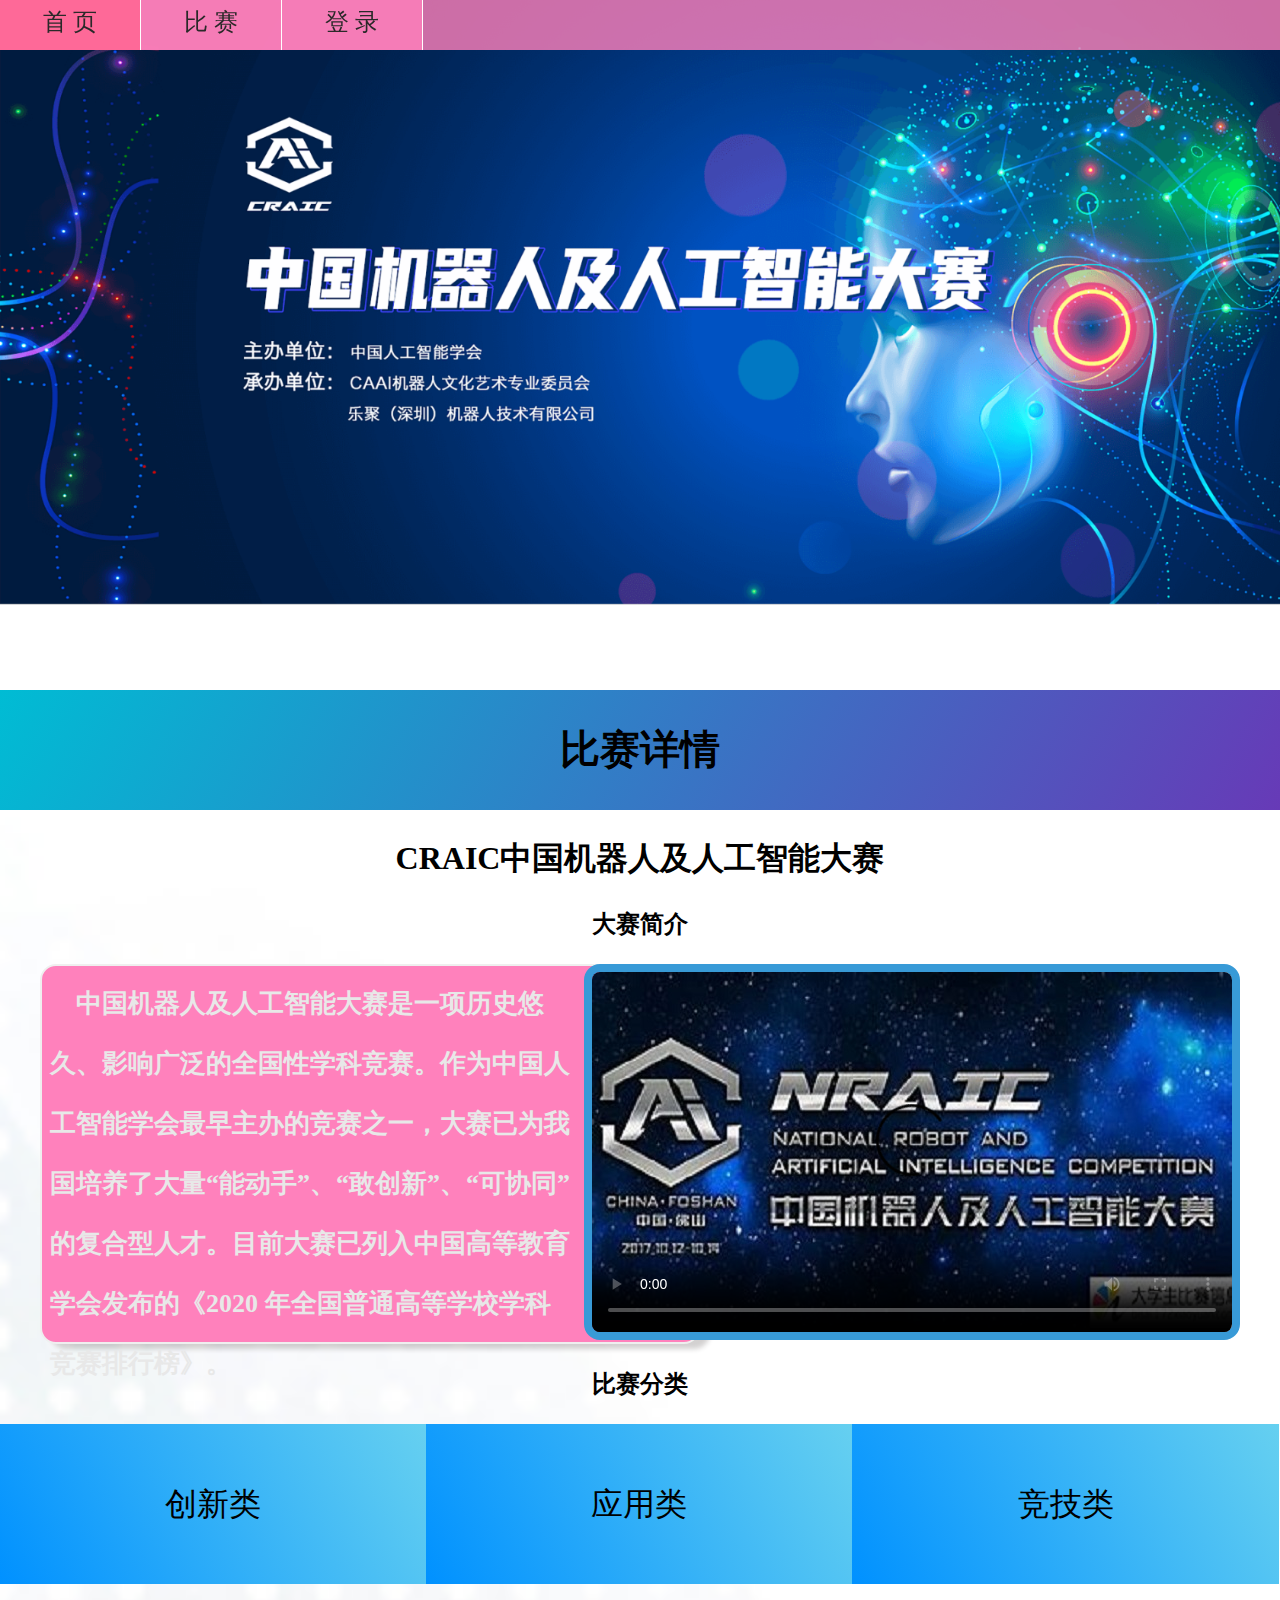
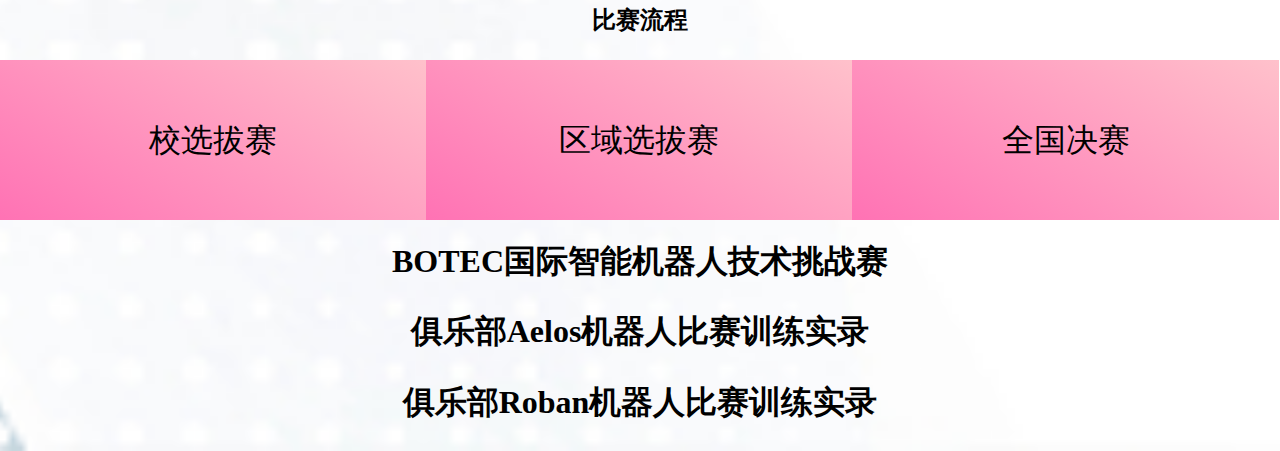
==== competition.html @ 10d36922 "club web" ====
<!DOCTYPE html>
<html lang="en">
<head>
    <meta charset="UTF-8">
    <meta http-equiv="X-UA-Compatible" content="IE=edge">
    <meta name="viewport" content="width=device-width, initial-scale=1.0">
    <link rel="stylesheet" href="./css/competition.css">
    <title>competition</title>
</head>
<body>
    <div class="cover">
        <img src="./image/cover.png" alt="">
    </div>
    <div class="navigator">
        <ul>
            <li><a href="./index.html">首 页</a></li>
            <li><a href="./competition.html">比 赛</a></li>
            <li><a href="./login.html">登 录</a></li>
        </ul>
    </div>
    <div class="content">
        <h1 class="head">比赛详情</h1>
            <h2 class="chapter">CRAIC中国机器人及人工智能大赛</h2>
                <h3 class="chapter1">大赛简介</h3>
                <video src="./video/competition.mp4" controls="controls" poster="./image/video_cover.jfif"></video>
                <p class="introduce">&nbsp&nbsp&nbsp&nbsp中国机器人及人工智能大赛是一项历史悠久、影响广泛的全国性学科竞赛。作为中国人工智能学会最早主办的竞赛之一，大赛已为我国培养了大量“能动手”、“敢创新”、“可协同”的复合型人才。目前大赛已列入中国高等教育学会发布的《2020 年全国普通高等学校学科竞赛排行榜》。</p>
                <h3 class="chapter1">比赛分类</h3>
                <ul>
                    <li class="type">创新类</li>
                    <li class="type">应用类</li>
                    <li class="type">竞技类</li>
                </ul>
                <h3 class="chapter1">比赛流程</h3>
                <ul>
                    <li class="stage">校选拔赛</li>
                    <li class="stage">区域选拔赛</li>
                    <li class="stage">全国决赛</li>
                </ul>
            <h2 class="chapter">BOTEC国际智能机器人技术挑战赛</h2>
            <h2 class="chapter">俱乐部Aelos机器人比赛训练实录</h2>
            <h2 class="chapter">俱乐部Roban机器人比赛训练实录</h2>
    </div>
</body>
</html>
---- css/competition.css ----
body {
    margin: 0px;
    background-color: rgba(255, 255, 255, 0.5);
    background-image: url(../image/index.jpg);
    background-repeat: no-repeat;
    background-attachment: scroll;
    background-position: center;
    background-size: cover;
}
.navigator ul {
    margin: 0px;
    padding: 0px;
    background-color: rgba(255, 129, 188, 0.8);
    width: 100%;
    height: 50px;
    position: fixed;
    top: 0;
}
.navigator li {
    list-style-type: none;
    float: left;
}
.navigator a {
    border-right: 1px solid rgb(255, 255, 255);
    display: block;
    background-color: rgba(255, 129, 188, 0.8);
    width: 140px;
    height: 50px;
    line-height: 45px;
    text-align: center;
    text-decoration: none;
    font-size: 24px;
    color: rgb(42, 41, 41);
}
.navigator li:hover {
    background-color: rgb(250, 11, 11);
    transition: 0.5s;
}
.cover img {
    width: 100%;
}
.content {
    margin-top: 80px;
}
.content .head {
    text-align: center;
    background: linear-gradient(-60deg, #673ab7, #00bcd4);
    height: 120px;
    line-height: 120px;
    font-size: 40px;
}
.content .introduce {
    border: 2px solid rgb(239, 239, 239);
    border-radius: 16px;
    box-shadow: 10px 5px 5px rgba(34, 25, 25, 0.2);
    background-color: rgb(255, 129, 188);
    padding: 8px;
    width: 640px;
    height: 360px;
    margin-top: 20px;
    margin-bottom: 20px;
    margin-left: 40px;
    margin-right: 10px;
    color: rgb(232, 232, 232);
    font-size: 26px;
    font-weight: bold;
    line-height: 60px;
}
.content h2 {
    margin-top: 20px;
    font-size: 32px;
    text-align: center;
}
.content h3 {
    font-size: 24px;
    text-align: center;
}
.content ul {
    list-style-type: none;
    width: 100%;
    margin: 0px;
    padding: 0px;
}
.content .type {
    float: left;
    width: 33.3%;
    height: 160px;
    text-align: center;
    line-height: 160px;
    margin-bottom: 20px;
    font-size: 32px;
    background:linear-gradient(60deg, rgb(0, 145, 255), rgb(102, 208, 240));
}
.content .stage {
    float: left;
    width: 33.3%;
    height: 160px;
    text-align: center;
    line-height: 160px;
    margin-bottom: 20px;
    font-size: 32px;
    background:linear-gradient(30deg, rgb(255, 114, 180), rgb(255, 193, 203));
}
.content video {
    width: 640px;
    height: 360px;
    float: right;
    margin-left: 10px;
    margin-right: 40px;
    padding: 0;
    border: 8px rgb(56, 154, 215) solid;
    border-radius: 16px;
}
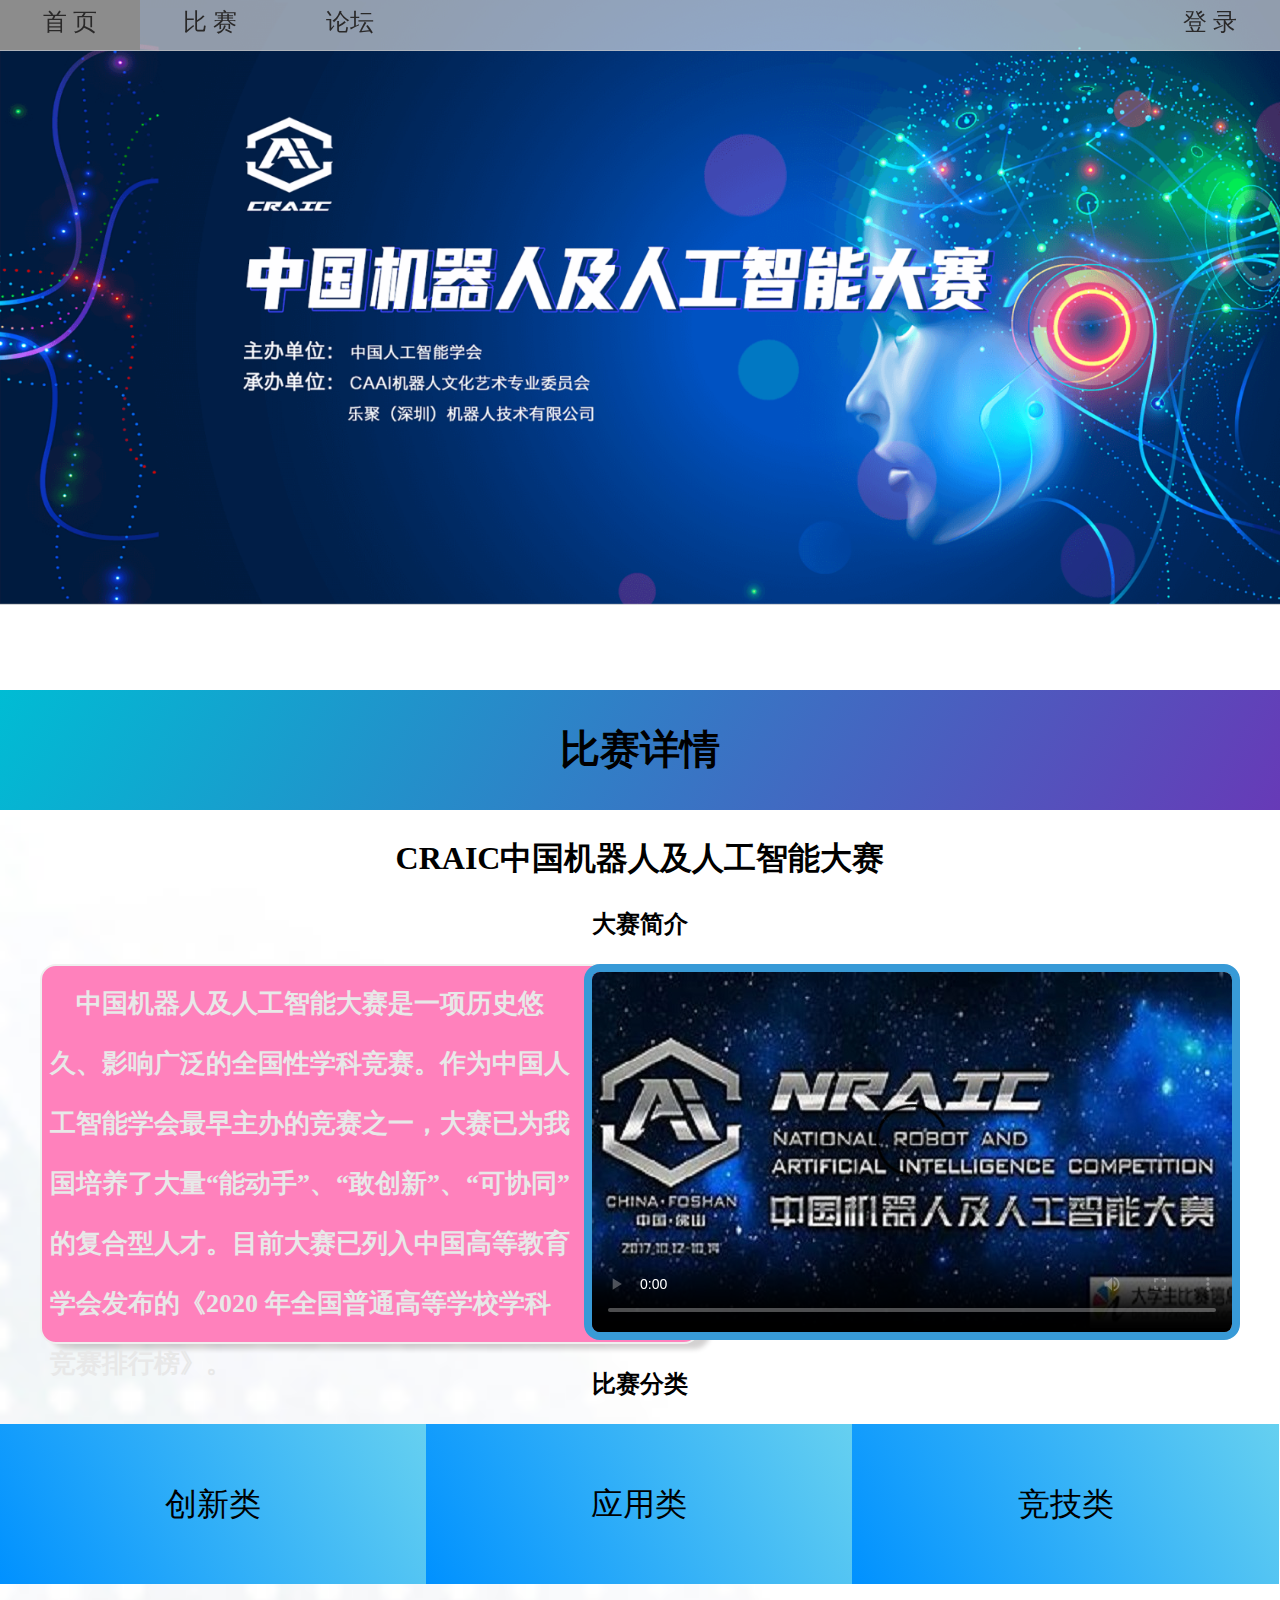
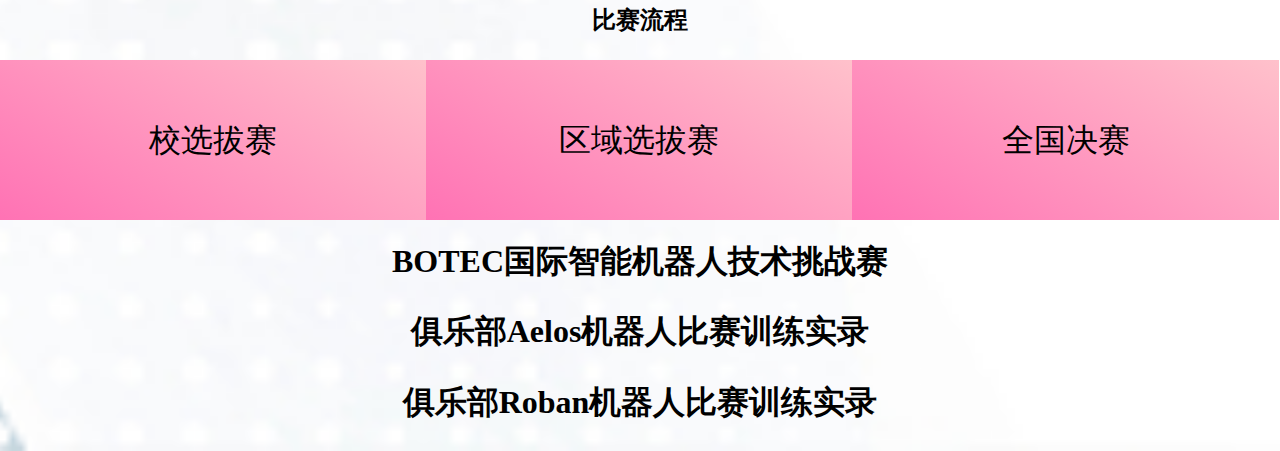
==== commit b3fc6bcb: "secondly modify" ====
--- a/competition.html
+++ b/competition.html
@@ -13,9 +13,10 @@
     </div>
     <div class="navigator">
         <ul>
-            <li><a href="./index.html">首 页</a></li>
-            <li><a href="./competition.html">比 赛</a></li>
-            <li><a href="./login.html">登 录</a></li>
+            <li class="navigate"><a href="./index.html">首 页</a></li>
+            <li class="navigate"><a href="./competition.html">比 赛</a></li>
+            <li class="navigate"><a href="./forum.html">论坛</a></li>
+            <li class="log"><a href="./login.html">登 录</a></li>
         </ul>
     </div>
     <div class="content">
--- a/css/competition.css
+++ b/css/competition.css
@@ -10,20 +10,23 @@
 .navigator ul {
     margin: 0px;
     padding: 0px;
-    background-color: rgba(255, 129, 188, 0.8);
+    background-color: rgba(242, 242, 242, 0.6);
+    border-bottom: 1px solid rgba(201, 201, 201, 0.5);
     width: 100%;
     height: 50px;
     position: fixed;
     top: 0;
 }
-.navigator li {
+.navigator .navigate {
     list-style-type: none;
     float: left;
 }
+.navigator .log {
+    list-style-type: none;
+    float: right;
+}
 .navigator a {
-    border-right: 1px solid rgb(255, 255, 255);
     display: block;
-    background-color: rgba(255, 129, 188, 0.8);
     width: 140px;
     height: 50px;
     line-height: 45px;
@@ -33,7 +36,7 @@
     color: rgb(42, 41, 41);
 }
 .navigator li:hover {
-    background-color: rgb(250, 11, 11);
+    background-color: rgb(140, 140, 140);
     transition: 0.5s;
 }
 .cover img {
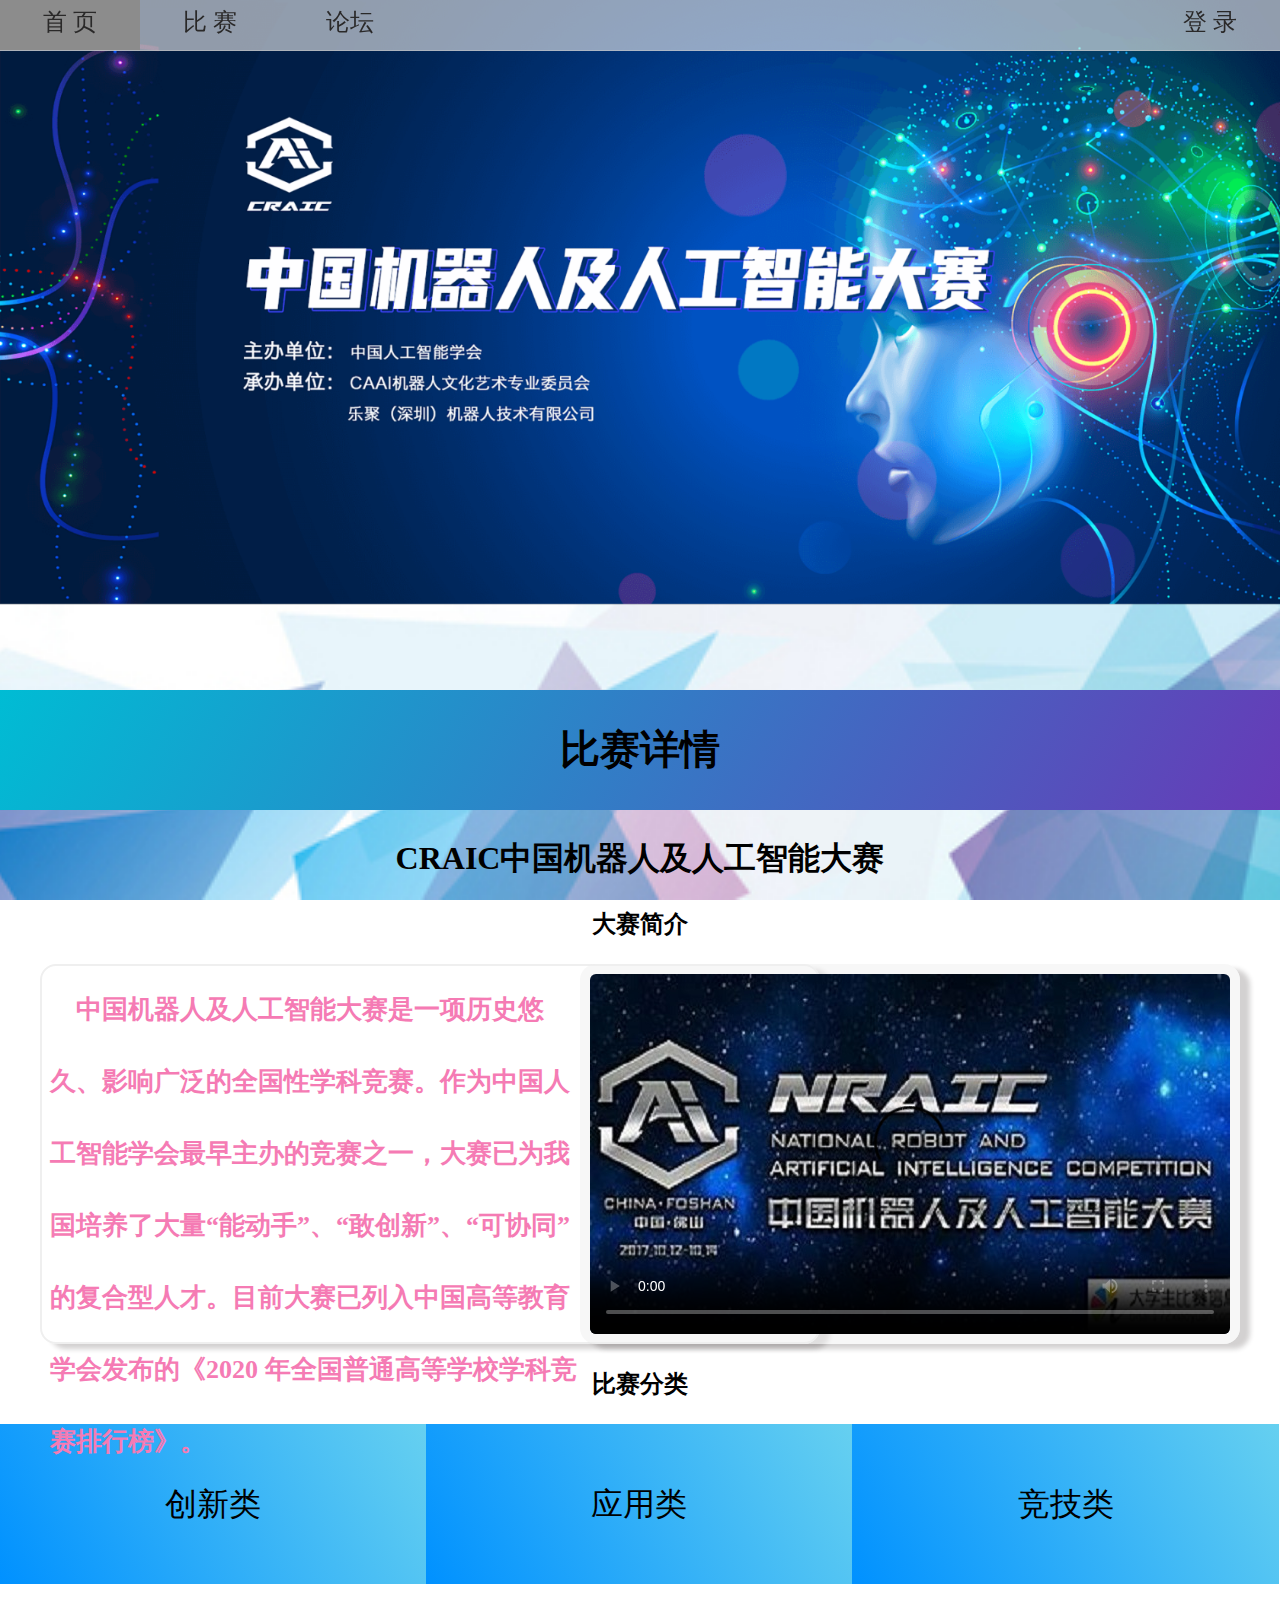
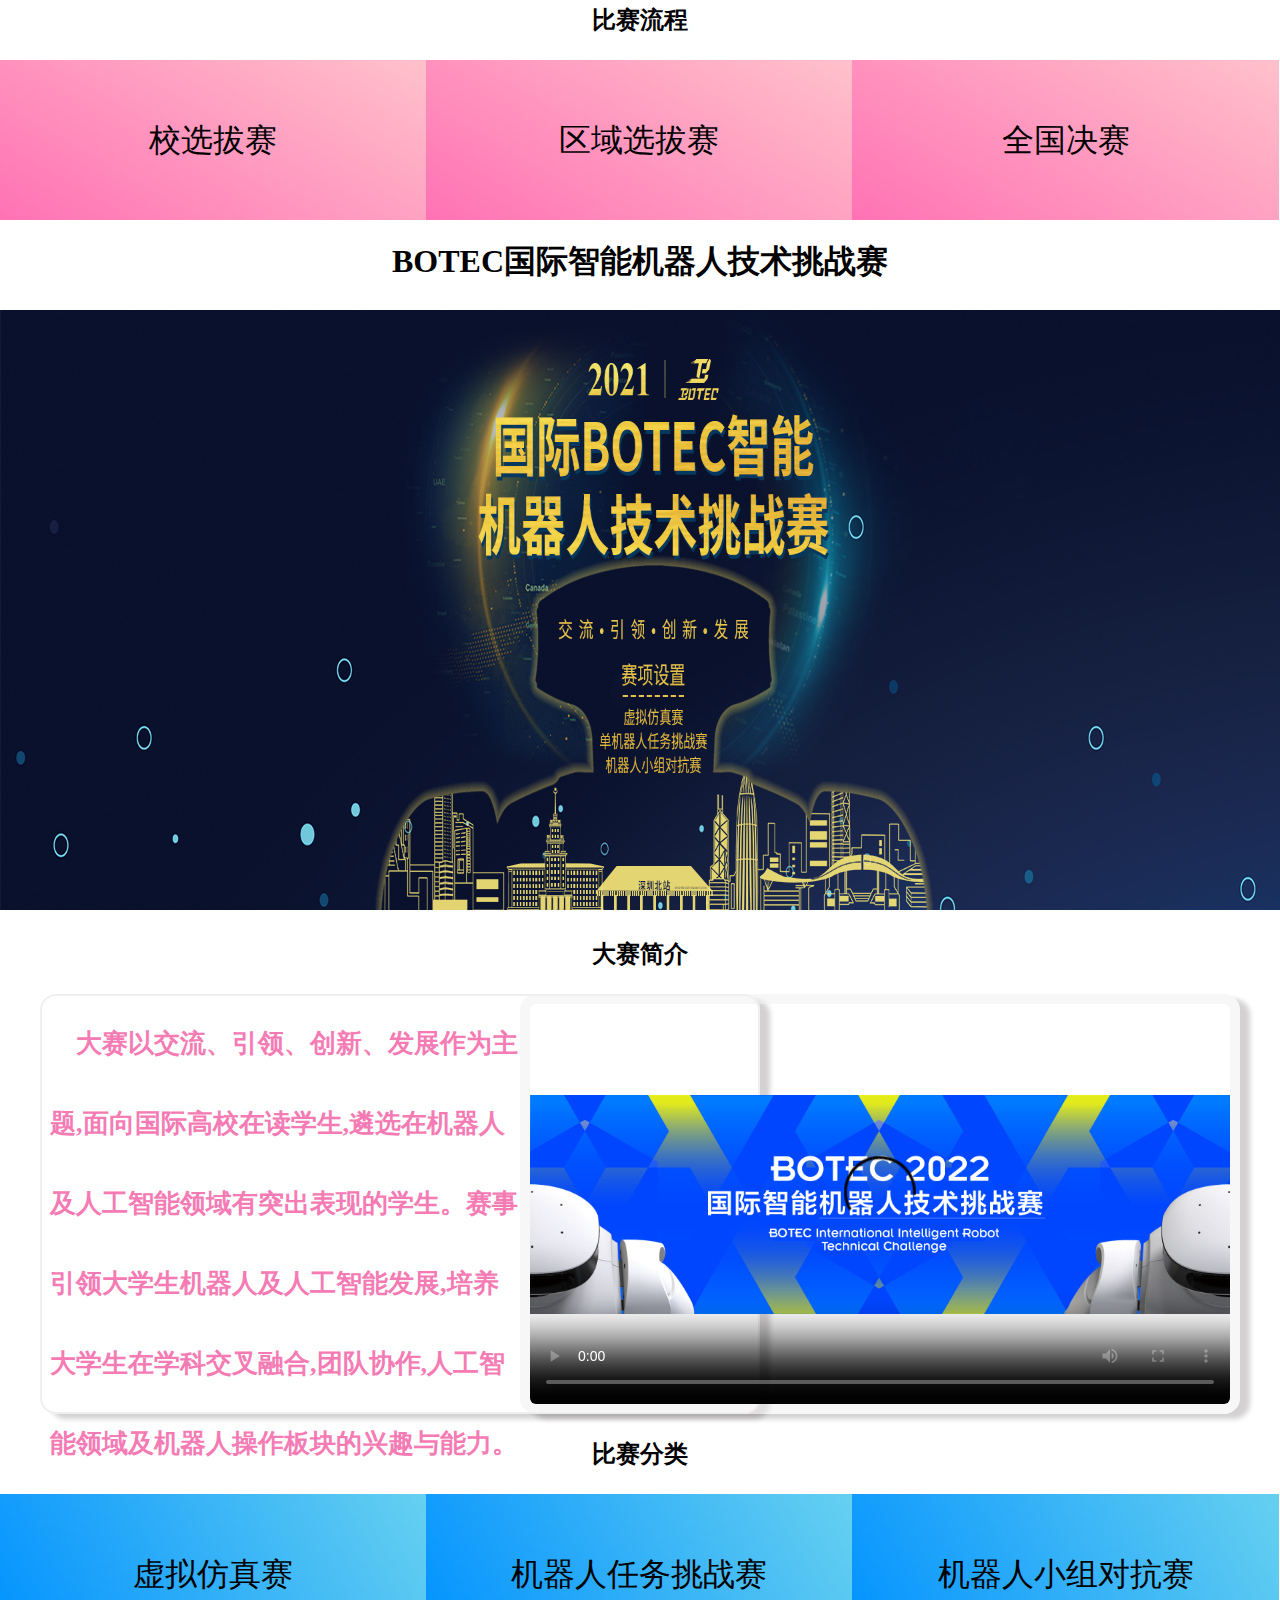
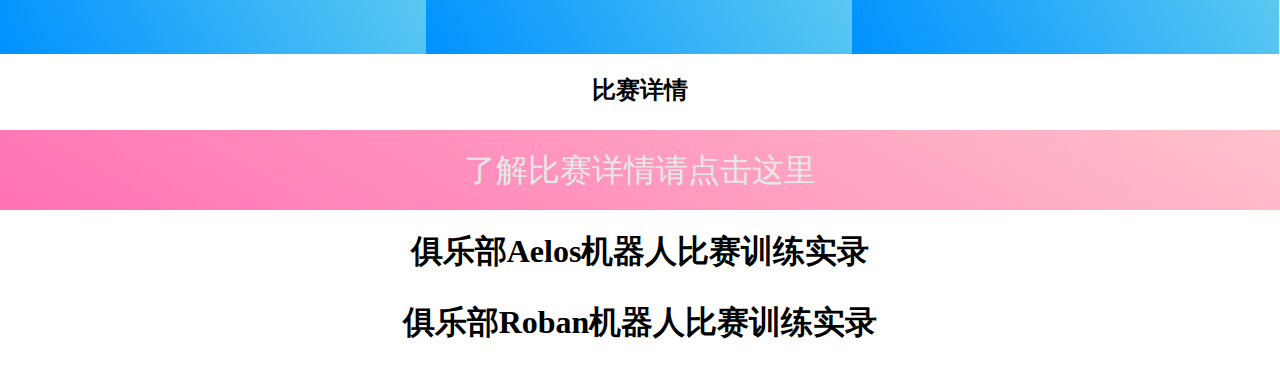
==== commit ab4073b6: "third modify" ====
--- a/competition.html
+++ b/competition.html
@@ -1,5 +1,6 @@
 <!DOCTYPE html>
 <html lang="en">
+
 <head>
     <meta charset="UTF-8">
     <meta http-equiv="X-UA-Compatible" content="IE=edge">
@@ -7,10 +8,15 @@
     <link rel="stylesheet" href="./css/competition.css">
     <title>competition</title>
 </head>
+
 <body>
+
+    <!-- 顶部图片 -->
     <div class="cover">
         <img src="./image/cover.png" alt="">
     </div>
+
+    <!-- 导航栏 -->
     <div class="navigator">
         <ul>
             <li class="navigate"><a href="./index.html">首 页</a></li>
@@ -19,27 +25,51 @@
             <li class="log"><a href="./login.html">登 录</a></li>
         </ul>
     </div>
+
+    <!-- 内容 -->
     <div class="content">
         <h1 class="head">比赛详情</h1>
-            <h2 class="chapter">CRAIC中国机器人及人工智能大赛</h2>
-                <h3 class="chapter1">大赛简介</h3>
-                <video src="./video/competition.mp4" controls="controls" poster="./image/video_cover.jfif"></video>
-                <p class="introduce">&nbsp&nbsp&nbsp&nbsp中国机器人及人工智能大赛是一项历史悠久、影响广泛的全国性学科竞赛。作为中国人工智能学会最早主办的竞赛之一，大赛已为我国培养了大量“能动手”、“敢创新”、“可协同”的复合型人才。目前大赛已列入中国高等教育学会发布的《2020 年全国普通高等学校学科竞赛排行榜》。</p>
-                <h3 class="chapter1">比赛分类</h3>
-                <ul>
-                    <li class="type">创新类</li>
-                    <li class="type">应用类</li>
-                    <li class="type">竞技类</li>
-                </ul>
-                <h3 class="chapter1">比赛流程</h3>
-                <ul>
-                    <li class="stage">校选拔赛</li>
-                    <li class="stage">区域选拔赛</li>
-                    <li class="stage">全国决赛</li>
-                </ul>
-            <h2 class="chapter">BOTEC国际智能机器人技术挑战赛</h2>
-            <h2 class="chapter">俱乐部Aelos机器人比赛训练实录</h2>
-            <h2 class="chapter">俱乐部Roban机器人比赛训练实录</h2>
+
+        <!-- CRAIC赛道 -->
+        <h2>CRAIC中国机器人及人工智能大赛</h2>
+        <div class="craic">
+            <h3>大赛简介</h3>
+            <video src="./video/AELOS.mp4" controls="controls" poster="./image/aelos_cover.jfif"></video>
+            <p class="introduce">&nbsp&nbsp&nbsp&nbsp中国机器人及人工智能大赛是一项历史悠久、影响广泛的全国性学科竞赛。作为中国人工智能学会最早主办的竞赛之一，大赛已为我国培养了大量“能动手”、“敢创新”、“可协同”的复合型人才。目前大赛已列入中国高等教育学会发布的《2020 年全国普通高等学校学科竞赛排行榜》。</p>
+            <h3>比赛分类</h3>
+            <ul>
+                <li class="type">创新类</li>
+                <li class="type">应用类</li>
+                <li class="type">竞技类</li>
+            </ul>
+            <h3>比赛流程</h3>
+            <ul>
+                <li class="stage">校选拔赛</li>
+                <li class="stage">区域选拔赛</li>
+                <li class="stage">全国决赛</li>
+            </ul>
+        </div>
+
+        <!-- BOTEC赛道 -->
+        <h2>BOTEC国际智能机器人技术挑战赛</h2>
+        <div class="botec">
+            <img class="botec_cover" src="./image/botec.png" alt="">
+            <h3>大赛简介</h3>
+            <video src="./video/BOTEC.mp4" controls="controls" poster="./image/botec_cover.png"></video>
+            <p class="introduce">&nbsp&nbsp&nbsp&nbsp大赛以交流、引领、创新、发展作为主题,面向国际高校在读学生,遴选在机器人及人工智能领域有突出表现的学生。赛事引领大学生机器人及人工智能发展,培养大学生在学科交叉融合,团队协作,人工智能领域及机器人操作板块的兴趣与能力。</p>
+            <h3>比赛分类</h3>
+            <ul>
+                <li class="type">虚拟仿真赛</li>
+                <li class="type">机器人任务挑战赛</li>
+                <li class="type">机器人小组对抗赛</li>
+            </ul>
+            <h3>比赛详情</h3>
+            <a class="details" href="http://botec.hitsz.edu.cn/datastation/rule.htm" target="_blank">了解比赛详情请点击这里</a>
+        </div>
+
+        <h2>俱乐部Aelos机器人比赛训练实录</h2>
+        <h2>俱乐部Roban机器人比赛训练实录</h2>
+
     </div>
 </body>
 </html>--- a/css/competition.css
+++ b/css/competition.css
@@ -1,12 +1,14 @@
+/* 全局 */
 body {
     margin: 0px;
     background-color: rgba(255, 255, 255, 0.5);
-    background-image: url(../image/index.jpg);
+    background-image: url(../image/index.jfif);
     background-repeat: no-repeat;
-    background-attachment: scroll;
+    background-attachment: fixed;
     background-position: center;
     background-size: cover;
 }
+/* 导航栏 */
 .navigator ul {
     margin: 0px;
     padding: 0px;
@@ -39,9 +41,11 @@
     background-color: rgb(140, 140, 140);
     transition: 0.5s;
 }
+/* 顶部图片 */
 .cover img {
     width: 100%;
 }
+/* 内容 */
 .content {
     margin-top: 80px;
 }
@@ -52,39 +56,48 @@
     line-height: 120px;
     font-size: 40px;
 }
-.content .introduce {
-    border: 2px solid rgb(239, 239, 239);
-    border-radius: 16px;
-    box-shadow: 10px 5px 5px rgba(34, 25, 25, 0.2);
-    background-color: rgb(255, 129, 188);
-    padding: 8px;
-    width: 640px;
-    height: 360px;
-    margin-top: 20px;
-    margin-bottom: 20px;
-    margin-left: 40px;
-    margin-right: 10px;
-    color: rgb(232, 232, 232);
-    font-size: 26px;
-    font-weight: bold;
-    line-height: 60px;
-}
 .content h2 {
     margin-top: 20px;
     font-size: 32px;
     text-align: center;
 }
-.content h3 {
+/* CRAIC赛道 */
+.content .craic h3 {
     font-size: 24px;
     text-align: center;
 }
-.content ul {
+.content .craic .introduce {
+    border: 2px solid rgb(239, 239, 239);
+    border-radius: 16px;
+    box-shadow: 10px 5px 5px rgba(34, 25, 25, 0.2);
+    padding: 8px;
+    width: 760px;
+    height: 360px;
+    margin-top: 20px;
+    margin-bottom: 20px;
+    margin-left: 40px;
+    color: rgb(245, 123, 180);
+    font-size: 26px;
+    font-weight: bold;
+    line-height: 72px;
+}
+.content .craic video {
+    width: 640px;
+    height: 360px;
+    float: right;
+    margin-right: 40px;
+    padding: 0;
+    border: 10px solid rgba(239, 239, 239, 0.5);
+    border-radius: 16px;
+    box-shadow: 10px 5px 5px rgba(34, 25, 25, 0.2);
+}
+.content .craic ul {
     list-style-type: none;
     width: 100%;
     margin: 0px;
     padding: 0px;
 }
-.content .type {
+.content .craic .type {
     float: left;
     width: 33.3%;
     height: 160px;
@@ -94,7 +107,7 @@
     font-size: 32px;
     background:linear-gradient(60deg, rgb(0, 145, 255), rgb(102, 208, 240));
 }
-.content .stage {
+.content .craic .stage {
     float: left;
     width: 33.3%;
     height: 160px;
@@ -104,13 +117,70 @@
     font-size: 32px;
     background:linear-gradient(30deg, rgb(255, 114, 180), rgb(255, 193, 203));
 }
-.content video {
-    width: 640px;
-    height: 360px;
+/* BOTEC赛道 */
+.content .botec .botec_cover {
+    width: 100%;
+    height: 600px;
+}
+.content .botec h3 {
+    font-size: 24px;
+    text-align: center;
+}
+.content .botec video {
+    width: 700px;
+    height: 400px;
     float: right;
-    margin-left: 10px;
     margin-right: 40px;
     padding: 0;
-    border: 8px rgb(56, 154, 215) solid;
+    border: 10px solid rgba(239, 239, 239, 0.5);
     border-radius: 16px;
-}+    box-shadow: 10px 5px 5px rgba(34, 25, 25, 0.2);
+}
+.content .botec .introduce {
+    border: 2px solid rgb(239, 239, 239);
+    border-radius: 16px;
+    box-shadow: 10px 5px 5px rgba(34, 25, 25, 0.2);
+    padding: 8px;
+    width: 700px;
+    height: 400px;
+    margin-top: 20px;
+    margin-bottom: 20px;
+    margin-left: 40px;
+    color: rgb(245, 123, 180);
+    font-size: 26px;
+    font-weight: bold;
+    line-height: 80px;
+}
+.content .botec ul {
+    list-style-type: none;
+    width: 100%;
+    margin: 0px;
+    padding: 0px;
+}
+.content .botec .type {
+    float: left;
+    width: 33.3%;
+    height: 160px;
+    text-align: center;
+    line-height: 160px;
+    margin-bottom: 20px;
+    font-size: 32px;
+    background:linear-gradient(60deg, rgb(0, 145, 255), rgb(102, 208, 240));
+}
+.content .botec .details {
+    display: block;
+    text-decoration: none;
+    font-size: 32px;
+    color: rgb(232, 232, 232);
+    background:linear-gradient(30deg, rgb(255, 114, 180), rgb(255, 193, 203));
+    width: 100%;
+    height: 80px;
+    text-align: center;
+    line-height: 80px;
+    margin-top: 20px;
+    margin-bottom: 20px;
+}
+.content .botec .details:hover {
+    background: rgb(255, 117, 140);
+    transition: 0.8s;
+}
